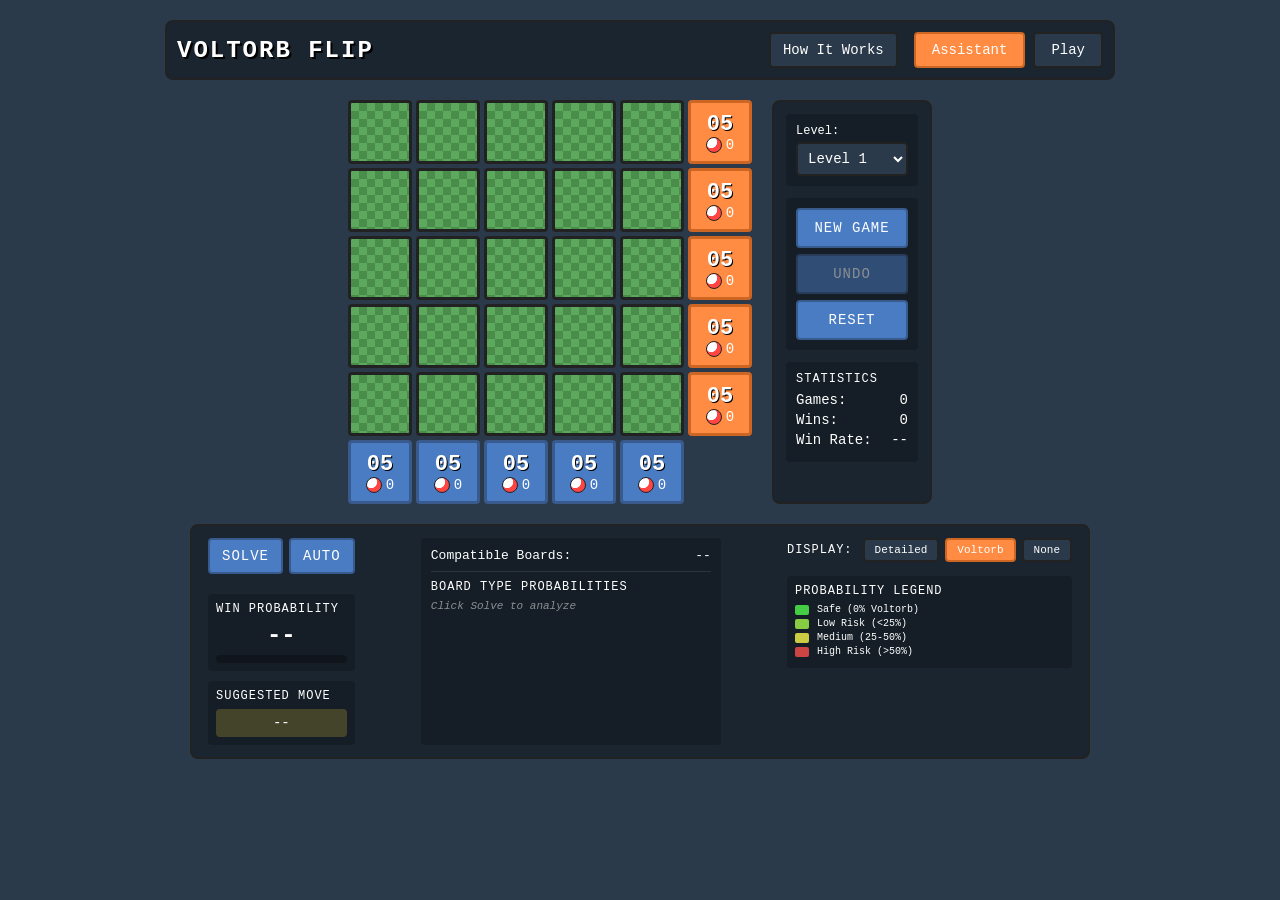
==== docs/index.html @ f0c2432b "Add "How the Solver Works" documentation page Create comprehensive algorithm documentation explainin" ====
<!DOCTYPE html>
<html lang="en">
<head>
    <meta charset="UTF-8">
    <meta name="viewport" content="width=device-width, initial-scale=1.0">
    <title>Voltorb Flip Solver</title>
    <link rel="stylesheet" href="css/style.css">
</head>
<body>
    <div class="container">
        <header>
            <h1>Voltorb Flip</h1>
            <div class="header-right">
                <a href="algorithm.html" class="header-link">How It Works</a>
                <div class="mode-toggle">
                    <button id="assistantModeBtn" class="mode-btn active">Assistant</button>
                    <button id="playModeBtn" class="mode-btn">Play</button>
                </div>
            </div>
        </header>

        <main>
            <div class="game-area">
                <!-- Game Board -->
                <div class="board-container">
                    <div class="board-grid">
                        <!-- 5x5 grid of tiles -->
                        <div class="tiles-area">
                            <!-- Tiles will be generated by JS -->
                        </div>

                        <!-- Column hints (bottom) -->
                        <div class="col-hints">
                            <!-- 5 column hint panels -->
                        </div>
                    </div>

                    <!-- Row hints (right side) -->
                    <div class="row-hints">
                        <!-- 5 row hint panels -->
                    </div>
                </div>

                <!-- Side Panel -->
                <div class="side-panel">
                    <div class="panel-section level-section">
                        <label for="levelSelect">Level:</label>
                        <select id="levelSelect">
                            <option value="1" selected>Level 1</option>
                            <option value="2">Level 2</option>
                            <option value="3">Level 3</option>
                            <option value="4">Level 4</option>
                            <option value="5">Level 5</option>
                            <option value="6">Level 6</option>
                            <option value="7">Level 7</option>
                            <option value="8">Level 8</option>
                        </select>
                    </div>

                    <div class="panel-section controls-section">
                        <button id="newGameAssistantBtn" class="control-btn">New Game</button>
                        <button id="undoBtn" class="control-btn" disabled>Undo</button>
                        <button id="resetBtn" class="control-btn">Reset</button>
                    </div>

                    <div class="panel-section selfplay-controls" style="display: none;">
                        <button id="selfPlayBtn" class="control-btn">Self-Play</button>
                        <div class="speed-control">
                            <label for="speedSlider">Speed:</label>
                            <input type="range" id="speedSlider" min="1" max="10" value="5">
                        </div>
                    </div>

                    <div class="panel-section stats-section">
                        <div class="stats-label">Statistics</div>
                        <div class="stats-row">
                            <span>Games:</span>
                            <span id="gamesPlayed">0</span>
                        </div>
                        <div class="stats-row">
                            <span>Wins:</span>
                            <span id="gamesWon">0</span>
                        </div>
                        <div class="stats-row">
                            <span>Win Rate:</span>
                            <span id="winRate">--</span>
                        </div>
                    </div>
                </div>
            </div>

            <!-- Solver Panel (below board) -->
            <div class="solver-panel">
                <div class="solver-panel-left">
                    <div class="solve-buttons">
                        <button id="solveBtn" class="control-btn solver-btn">Solve</button>
                        <button id="autoSolveBtn" class="control-btn solver-btn">Auto</button>
                    </div>

                    <div class="win-prob-section">
                        <div class="win-prob-label">Win Probability</div>
                        <div class="win-prob-value" id="winProbValue">--</div>
                        <div class="win-prob-bar">
                            <div class="win-prob-fill" id="winProbFill"></div>
                        </div>
                    </div>

                    <div class="suggestion-section">
                        <div class="suggestion-label">Suggested Move</div>
                        <div class="suggestion-value" id="suggestionValue">--</div>
                    </div>
                </div>

                <div class="solver-panel-center">
                    <div class="solver-info-row">
                        <span>Compatible Boards:</span>
                        <span id="compatibleCount">--</span>
                    </div>
                    <div class="board-types-container">
                        <div class="board-types-label">Board Type Probabilities</div>
                        <div class="board-types-list" id="boardTypesList">
                            <!-- Board type probabilities will be populated by JS -->
                        </div>
                    </div>
                </div>

                <div class="solver-panel-right">
                    <div class="prob-toggle">
                        <span class="prob-toggle-label">Display:</span>
                        <button id="probDetailedBtn" class="prob-toggle-btn">Detailed</button>
                        <button id="probVoltorbBtn" class="prob-toggle-btn active">Voltorb</button>
                        <button id="probNoneBtn" class="prob-toggle-btn">None</button>
                    </div>
                    <div class="legend-section" id="legendSection">
                        <div class="legend-title">Probability Legend</div>
                        <div class="legend-item">
                            <div class="legend-color safe"></div>
                            <span>Safe (0% Voltorb)</span>
                        </div>
                        <div class="legend-item">
                            <div class="legend-color low-risk"></div>
                            <span>Low Risk (&lt;25%)</span>
                        </div>
                        <div class="legend-item">
                            <div class="legend-color medium-risk"></div>
                            <span>Medium (25-50%)</span>
                        </div>
                        <div class="legend-item">
                            <div class="legend-color high-risk"></div>
                            <span>High Risk (&gt;50%)</span>
                        </div>
                    </div>
                </div>
            </div>
        </main>

        <!-- Tile Input Modal -->
        <div class="modal" id="tileModal" style="display: none;">
            <div class="modal-content">
                <div class="modal-title">Reveal Tile</div>
                <div class="modal-buttons">
                    <button class="tile-value-btn voltorb" data-value="0">
                        <div class="voltorb-icon"></div>
                    </button>
                    <button class="tile-value-btn one" data-value="1">1</button>
                    <button class="tile-value-btn two" data-value="2">2</button>
                    <button class="tile-value-btn three" data-value="3">3</button>
                </div>
                <button class="modal-cancel" id="modalCancel">Cancel</button>
            </div>
        </div>

        <!-- Hint Edit Modal -->
        <div class="modal" id="hintModal" style="display: none;">
            <div class="modal-content">
                <div class="modal-title">Edit Hint</div>
                <div class="hint-inputs">
                    <div class="hint-input-group">
                        <label>Sum:</label>
                        <input type="number" id="hintSum" min="0" max="15" value="0">
                    </div>
                    <div class="hint-input-group">
                        <label>Voltorbs:</label>
                        <input type="number" id="hintVoltorbs" min="0" max="5" value="0">
                    </div>
                </div>
                <div class="modal-actions">
                    <button class="modal-ok" id="hintOk">OK</button>
                    <button class="modal-cancel" id="hintCancel">Cancel</button>
                </div>
            </div>
        </div>

        <!-- Game Over Modal -->
        <div class="modal" id="gameOverModal" style="display: none;">
            <div class="modal-content game-over">
                <div class="modal-title" id="gameOverTitle">Game Over</div>
                <div class="game-over-message" id="gameOverMessage"></div>
                <button class="control-btn" id="gameOverOk">OK</button>
            </div>
        </div>
    </div>

    <script type="module" src="js/app.js"></script>
</body>
</html>
---- docs/css/style.css ----
/* Voltorb Flip - Pixel Art Style CSS */

:root {
    /* Colors */
    --bg-color: #2a3a4a;
    --panel-bg: #1a2530;
    --tile-covered-dark: #4a8c4a;
    --tile-covered-light: #5ca85c;
    --tile-revealed: #c4a66a;
    --tile-revealed-dark: #a08050;
    --tile-one: #ffffff;
    --tile-two: #ffd700;
    --tile-three: #ff6b6b;
    --voltorb-bg: #3a3a3a;
    --voltorb-red: #ff4444;
    --voltorb-white: #ffffff;
    --hint-orange: #ff8c42;
    --hint-orange-dark: #cc6622;
    --hint-blue: #4a7cc4;
    --hint-blue-dark: #385a8c;
    --text-color: #ffffff;
    --text-shadow: #000000;
    --safe-color: #44cc44;
    --low-risk-color: #88cc44;
    --medium-risk-color: #cccc44;
    --high-risk-color: #cc4444;
    --suggestion-color: #ffdd44;
    --border-color: #222;
    --modal-overlay: rgba(0, 0, 0, 0.7);
}

* {
    box-sizing: border-box;
    margin: 0;
    padding: 0;
}

body {
    font-family: 'Courier New', monospace;
    background: var(--bg-color);
    color: var(--text-color);
    min-height: 100vh;
    display: flex;
    justify-content: center;
    align-items: flex-start;
    padding: 20px;
}

.container {
    max-width: 950px;
    width: 100%;
}

/* Header */
header {
    display: flex;
    justify-content: space-between;
    align-items: center;
    margin-bottom: 20px;
    padding: 10px;
    background: var(--panel-bg);
    border-radius: 8px;
    border: 2px solid var(--border-color);
}

h1 {
    font-size: 24px;
    text-transform: uppercase;
    letter-spacing: 2px;
    text-shadow: 2px 2px 0 var(--text-shadow);
}

.header-right {
    display: flex;
    align-items: center;
    gap: 16px;
}

.header-link {
    color: var(--text-color);
    text-decoration: none;
    font-size: 14px;
    padding: 8px 12px;
    border: 2px solid var(--border-color);
    border-radius: 4px;
    background: var(--bg-color);
    transition: all 0.2s;
}

.header-link:hover {
    background: var(--hint-blue);
    border-color: var(--hint-blue-dark);
}

.mode-toggle {
    display: flex;
    gap: 8px;
}

.mode-btn {
    padding: 8px 16px;
    font-family: inherit;
    font-size: 14px;
    background: var(--bg-color);
    color: var(--text-color);
    border: 2px solid var(--border-color);
    border-radius: 4px;
    cursor: pointer;
    transition: all 0.2s;
}

.mode-btn:hover {
    background: var(--hint-blue);
}

.mode-btn.active {
    background: var(--hint-orange);
    border-color: var(--hint-orange-dark);
}

/* Main Game Area */
main {
    display: flex;
    flex-direction: column;
    align-items: center;
    gap: 20px;
}

.game-area {
    display: flex;
    gap: 20px;
    flex-wrap: wrap;
    justify-content: center;
}

/* Board Container */
.board-container {
    display: flex;
    gap: 4px;
}

.board-grid {
    display: flex;
    flex-direction: column;
    gap: 4px;
}

/* Tiles Area - 5x5 grid */
.tiles-area {
    display: grid;
    grid-template-columns: repeat(5, 64px);
    grid-template-rows: repeat(5, 64px);
    gap: 4px;
}

/* Individual Tile */
.tile {
    width: 64px;
    height: 64px;
    border: 3px solid var(--border-color);
    border-radius: 4px;
    cursor: pointer;
    position: relative;
    display: flex;
    justify-content: center;
    align-items: center;
    font-size: 28px;
    font-weight: bold;
    transition: transform 0.1s, box-shadow 0.1s;
    image-rendering: pixelated;
}

.tile:hover {
    transform: scale(1.05);
    box-shadow: 0 0 10px rgba(255, 255, 255, 0.3);
    z-index: 1;
}

.tile.suggested {
    box-shadow: 0 0 0 4px var(--suggestion-color), 0 0 15px var(--suggestion-color);
}

/* Covered tile - checkered pattern */
.tile.covered {
    background:
        linear-gradient(45deg, var(--tile-covered-dark) 25%, transparent 25%),
        linear-gradient(-45deg, var(--tile-covered-dark) 25%, transparent 25%),
        linear-gradient(45deg, transparent 75%, var(--tile-covered-dark) 75%),
        linear-gradient(-45deg, transparent 75%, var(--tile-covered-dark) 75%);
    background-size: 16px 16px;
    background-position: 0 0, 0 8px, 8px -8px, -8px 0px;
    background-color: var(--tile-covered-light);
}

/* Revealed tile */
.tile.revealed {
    background: linear-gradient(135deg, var(--tile-revealed) 0%, var(--tile-revealed-dark) 100%);
    text-shadow: 2px 2px 0 var(--text-shadow);
}

.tile.revealed.one {
    color: var(--tile-one);
}

.tile.revealed.two {
    color: var(--tile-two);
}

.tile.revealed.three {
    color: var(--tile-three);
}

/* Voltorb tile */
.tile.voltorb {
    background: var(--voltorb-bg);
}

.tile.voltorb::before {
    content: '';
    width: 44px;
    height: 44px;
    background: radial-gradient(circle at 30% 30%, var(--voltorb-white) 0%, var(--voltorb-white) 45%, var(--voltorb-red) 50%);
    border-radius: 50%;
    border: 2px solid var(--border-color);
}

.tile.voltorb::after {
    content: '';
    position: absolute;
    width: 8px;
    height: 14px;
    background: var(--voltorb-red);
    bottom: 38px;
    border-radius: 2px;
}

/* Probability overlay on covered tiles */
.tile .prob-overlay {
    position: absolute;
    bottom: 2px;
    left: 2px;
    right: 2px;
    height: 10px;
    background: rgba(0, 0, 0, 0.5);
    border-radius: 2px;
    overflow: hidden;
}

.tile .prob-bar {
    height: 100%;
    transition: width 0.3s, background-color 0.3s;
}

.tile .prob-bar.safe { background: var(--safe-color); }
.tile .prob-bar.low-risk { background: var(--low-risk-color); }
.tile .prob-bar.medium-risk { background: var(--medium-risk-color); }
.tile .prob-bar.high-risk { background: var(--high-risk-color); }

/* Probability text */
.tile .prob-text {
    position: absolute;
    top: 2px;
    right: 2px;
    font-size: 10px;
    background: rgba(0, 0, 0, 0.6);
    padding: 1px 3px;
    border-radius: 2px;
    display: none;
}

.tile.covered:hover .prob-text {
    display: block;
}

/* Column Hints */
.col-hints {
    display: grid;
    grid-template-columns: repeat(5, 64px);
    gap: 4px;
}

/* Row Hints */
.row-hints {
    display: flex;
    flex-direction: column;
    gap: 4px;
}

/* Hint Panel */
.hint-panel {
    width: 64px;
    height: 64px;
    background: var(--hint-orange);
    border: 3px solid var(--hint-orange-dark);
    border-radius: 4px;
    display: flex;
    flex-direction: column;
    justify-content: center;
    align-items: center;
    cursor: pointer;
    transition: transform 0.1s;
}

.hint-panel:hover {
    transform: scale(1.05);
}

.hint-panel.col-hint {
    background: var(--hint-blue);
    border-color: var(--hint-blue-dark);
}

.hint-sum {
    font-size: 22px;
    font-weight: bold;
    text-shadow: 1px 1px 0 var(--text-shadow);
}

.hint-voltorb {
    display: flex;
    align-items: center;
    gap: 4px;
    font-size: 14px;
}

.hint-voltorb-icon {
    width: 16px;
    height: 16px;
    background: radial-gradient(circle at 30% 30%, var(--voltorb-white) 0%, var(--voltorb-white) 40%, var(--voltorb-red) 45%);
    border-radius: 50%;
    border: 1px solid var(--border-color);
}

/* Side Panel */
.side-panel {
    width: 160px;
    background: var(--panel-bg);
    border: 2px solid var(--border-color);
    border-radius: 8px;
    padding: 12px;
    display: flex;
    flex-direction: column;
    gap: 12px;
}

/* Solver Panel (below board) */
.solver-panel {
    display: flex;
    gap: 20px;
    background: var(--panel-bg);
    border: 2px solid var(--border-color);
    border-radius: 8px;
    padding: 12px 16px;
    width: 100%;
    max-width: 900px;
    flex-wrap: wrap;
    justify-content: space-between;
}

.solver-panel-left {
    display: flex;
    flex-direction: column;
    gap: 10px;
    min-width: 140px;
}

.solver-panel-center {
    flex: 1;
    min-width: 200px;
    max-width: 300px;
    background: rgba(0, 0, 0, 0.2);
    padding: 10px;
    border-radius: 4px;
}

.solver-panel-right {
    display: flex;
    flex-direction: column;
    gap: 10px;
    min-width: 180px;
}

.solve-buttons {
    display: flex;
    gap: 6px;
    margin-bottom: 10px;
}

.solve-buttons .control-btn {
    flex: 1;
    width: auto;
    padding: 8px 12px;
    margin-bottom: 0;
    box-sizing: border-box;
}

.control-btn.solver-btn.active {
    background: var(--hint-orange);
    border-color: var(--hint-orange-dark);
}

/* Probability Toggle */
.prob-toggle {
    display: flex;
    align-items: center;
    gap: 6px;
    flex-wrap: wrap;
}

.prob-toggle-label {
    font-size: 12px;
    text-transform: uppercase;
    letter-spacing: 1px;
    margin-right: 4px;
}

.prob-toggle-btn {
    padding: 4px 10px;
    font-family: inherit;
    font-size: 11px;
    background: var(--bg-color);
    color: var(--text-color);
    border: 2px solid var(--border-color);
    border-radius: 4px;
    cursor: pointer;
    transition: all 0.2s;
}

.prob-toggle-btn:hover {
    background: var(--hint-blue);
}

.prob-toggle-btn.active {
    background: var(--hint-orange);
    border-color: var(--hint-orange-dark);
}

/* Detailed probability overlay */
.tile .prob-detailed {
    position: absolute;
    top: 2px;
    left: 2px;
    right: 2px;
    bottom: 14px;
    background: rgba(0, 0, 0, 0.7);
    border-radius: 3px;
    display: flex;
    flex-direction: column;
    justify-content: center;
    align-items: flex-start;
    padding: 2px 4px;
    font-size: 9px;
    line-height: 1.3;
}

.tile .prob-detailed .prob-row {
    display: flex;
    justify-content: space-between;
    width: 100%;
}

.tile .prob-detailed .prob-label {
    color: rgba(255, 255, 255, 0.7);
}

.tile .prob-detailed .prob-value {
    color: #fff;
    font-weight: bold;
}

.tile .prob-detailed .prob-row.voltorb .prob-value {
    color: var(--high-risk-color);
}

.panel-section {
    background: rgba(0, 0, 0, 0.2);
    padding: 10px;
    border-radius: 4px;
}

.panel-section label {
    font-size: 12px;
    display: block;
    margin-bottom: 4px;
}

#levelSelect {
    width: 100%;
    padding: 6px;
    font-family: inherit;
    font-size: 14px;
    background: var(--bg-color);
    color: var(--text-color);
    border: 2px solid var(--border-color);
    border-radius: 4px;
}

/* Win Probability */
.win-prob-label, .suggestion-label, .stats-label, .legend-title {
    font-size: 12px;
    margin-bottom: 6px;
    text-transform: uppercase;
    letter-spacing: 1px;
}

.win-prob-section {
    background: rgba(0, 0, 0, 0.2);
    padding: 8px;
    border-radius: 4px;
}

.win-prob-value {
    font-size: 24px;
    font-weight: bold;
    text-align: center;
    margin-bottom: 6px;
}

.win-prob-bar {
    height: 8px;
    background: rgba(0, 0, 0, 0.3);
    border-radius: 4px;
    overflow: hidden;
}

.win-prob-fill {
    height: 100%;
    background: linear-gradient(90deg, var(--high-risk-color), var(--medium-risk-color), var(--safe-color));
    transition: width 0.3s;
    width: 0%;
}

/* Suggestion */
.suggestion-section {
    background: rgba(0, 0, 0, 0.2);
    padding: 8px;
    border-radius: 4px;
}

.suggestion-value {
    font-size: 14px;
    text-align: center;
    padding: 6px;
    background: rgba(255, 221, 68, 0.2);
    border-radius: 4px;
}

/* Controls */
.control-btn {
    width: 100%;
    padding: 10px;
    margin-bottom: 6px;
    font-family: inherit;
    font-size: 14px;
    background: var(--hint-blue);
    color: var(--text-color);
    border: 2px solid var(--hint-blue-dark);
    border-radius: 4px;
    cursor: pointer;
    text-transform: uppercase;
    letter-spacing: 1px;
    transition: all 0.2s;
}

.control-btn:last-child {
    margin-bottom: 0;
}

.control-btn:hover:not(:disabled) {
    background: var(--hint-orange);
    border-color: var(--hint-orange-dark);
}

.control-btn:disabled {
    opacity: 0.5;
    cursor: not-allowed;
}

/* Speed Control */
.speed-control {
    margin-top: 8px;
}

.speed-control label {
    display: block;
    font-size: 12px;
    margin-bottom: 4px;
}

#speedSlider {
    width: 100%;
}

/* Solver Info */
.solver-info-label, .board-types-label {
    font-size: 12px;
    margin-bottom: 6px;
    text-transform: uppercase;
    letter-spacing: 1px;
}

.solver-info-row {
    display: flex;
    justify-content: space-between;
    font-size: 13px;
    margin-bottom: 8px;
}

.board-types-container {
    margin-top: 8px;
    padding-top: 8px;
    border-top: 1px solid rgba(255, 255, 255, 0.1);
}

.board-types-list {
    max-height: 150px;
    overflow-y: auto;
    font-size: 11px;
}

.board-type-row {
    display: flex;
    align-items: center;
    margin-bottom: 3px;
    gap: 6px;
}

.board-type-index {
    width: 24px;
    color: rgba(255, 255, 255, 0.6);
}

.board-type-bar-container {
    flex: 1;
    height: 12px;
    background: rgba(0, 0, 0, 0.3);
    border-radius: 2px;
    overflow: hidden;
}

.board-type-bar {
    height: 100%;
    background: var(--hint-blue);
    transition: width 0.3s;
}

.board-type-percent {
    width: 42px;
    text-align: right;
    color: rgba(255, 255, 255, 0.8);
}

/* Stats */
.stats-row {
    display: flex;
    justify-content: space-between;
    font-size: 14px;
    margin-bottom: 4px;
}

/* Legend */
.legend-section {
    background: rgba(0, 0, 0, 0.2);
    padding: 8px;
    border-radius: 4px;
    margin-top: 4px;
}

.legend-section.hidden {
    display: none;
}

.legend-item {
    display: flex;
    align-items: center;
    gap: 8px;
    font-size: 10px;
    margin-bottom: 3px;
}

.legend-color {
    width: 14px;
    height: 10px;
    border-radius: 2px;
}

.legend-color.safe { background: var(--safe-color); }
.legend-color.low-risk { background: var(--low-risk-color); }
.legend-color.medium-risk { background: var(--medium-risk-color); }
.legend-color.high-risk { background: var(--high-risk-color); }

/* Modals */
.modal {
    position: fixed;
    top: 0;
    left: 0;
    width: 100%;
    height: 100%;
    background: var(--modal-overlay);
    display: flex;
    justify-content: center;
    align-items: center;
    z-index: 100;
}

.modal-content {
    background: var(--panel-bg);
    border: 3px solid var(--border-color);
    border-radius: 8px;
    padding: 20px;
    text-align: center;
    min-width: 250px;
}

.modal-title {
    font-size: 18px;
    font-weight: bold;
    margin-bottom: 16px;
    text-transform: uppercase;
    letter-spacing: 1px;
}

/* Tile value buttons in modal */
.modal-buttons {
    display: flex;
    gap: 10px;
    justify-content: center;
    margin-bottom: 16px;
}

.tile-value-btn {
    width: 56px;
    height: 56px;
    border: 3px solid var(--border-color);
    border-radius: 4px;
    cursor: pointer;
    font-size: 24px;
    font-weight: bold;
    font-family: inherit;
    transition: transform 0.1s;
    display: flex;
    justify-content: center;
    align-items: center;
}

.tile-value-btn:hover {
    transform: scale(1.1);
}

.tile-value-btn.voltorb {
    background: var(--voltorb-bg);
}

.tile-value-btn.voltorb .voltorb-icon {
    width: 36px;
    height: 36px;
    background: radial-gradient(circle at 30% 30%, var(--voltorb-white) 0%, var(--voltorb-white) 40%, var(--voltorb-red) 45%);
    border-radius: 50%;
    border: 2px solid var(--border-color);
}

.tile-value-btn.one {
    background: var(--tile-revealed);
    color: var(--tile-one);
}

.tile-value-btn.two {
    background: var(--tile-revealed);
    color: var(--tile-two);
}

.tile-value-btn.three {
    background: var(--tile-revealed);
    color: var(--tile-three);
}

.modal-cancel, .modal-ok {
    padding: 8px 20px;
    font-family: inherit;
    font-size: 14px;
    background: var(--bg-color);
    color: var(--text-color);
    border: 2px solid var(--border-color);
    border-radius: 4px;
    cursor: pointer;
    margin: 4px;
}

.modal-ok {
    background: var(--safe-color);
    border-color: #339933;
}

.modal-cancel:hover {
    background: var(--high-risk-color);
}

.modal-ok:hover {
    background: #55dd55;
}

/* Hint Edit Modal */
.hint-inputs {
    display: flex;
    flex-direction: column;
    gap: 12px;
    margin-bottom: 16px;
}

.hint-input-group {
    display: flex;
    justify-content: space-between;
    align-items: center;
}

.hint-input-group label {
    font-size: 14px;
}

.hint-input-group input {
    width: 60px;
    padding: 6px;
    font-family: inherit;
    font-size: 16px;
    text-align: center;
    background: var(--bg-color);
    color: var(--text-color);
    border: 2px solid var(--border-color);
    border-radius: 4px;
}

.modal-actions {
    display: flex;
    justify-content: center;
    gap: 10px;
}

/* Game Over Modal */
.modal-content.game-over {
    min-width: 300px;
}

.game-over-message {
    font-size: 16px;
    margin-bottom: 16px;
    padding: 10px;
}

/* Self-play animation */
@keyframes reveal-pulse {
    0% { transform: scale(1); }
    50% { transform: scale(1.1); }
    100% { transform: scale(1); }
}

.tile.revealing {
    animation: reveal-pulse 0.3s ease-in-out;
}

/* Responsive */
@media (max-width: 700px) {
    .game-area {
        flex-direction: column;
        align-items: center;
    }

    .side-panel {
        width: 100%;
        max-width: 340px;
    }

    .solver-panel {
        flex-direction: column;
        align-items: stretch;
    }

    .solver-panel-left,
    .solver-panel-center,
    .solver-panel-right {
        min-width: 100%;
        max-width: 100%;
    }

    .tiles-area {
        grid-template-columns: repeat(5, 52px);
        grid-template-rows: repeat(5, 52px);
    }

    .col-hints {
        grid-template-columns: repeat(5, 52px);
    }

    .tile, .hint-panel {
        width: 52px;
        height: 52px;
    }

    .tile {
        font-size: 22px;
    }

    .hint-sum {
        font-size: 18px;
    }
}

@media (max-width: 400px) {
    .tiles-area {
        grid-template-columns: repeat(5, 44px);
        grid-template-rows: repeat(5, 44px);
    }

    .col-hints {
        grid-template-columns: repeat(5, 44px);
    }

    .tile, .hint-panel {
        width: 44px;
        height: 44px;
    }

    .tile {
        font-size: 18px;
    }

    .hint-sum {
        font-size: 16px;
    }

    .hint-voltorb {
        font-size: 12px;
    }

    .hint-voltorb-icon {
        width: 12px;
        height: 12px;
    }
}
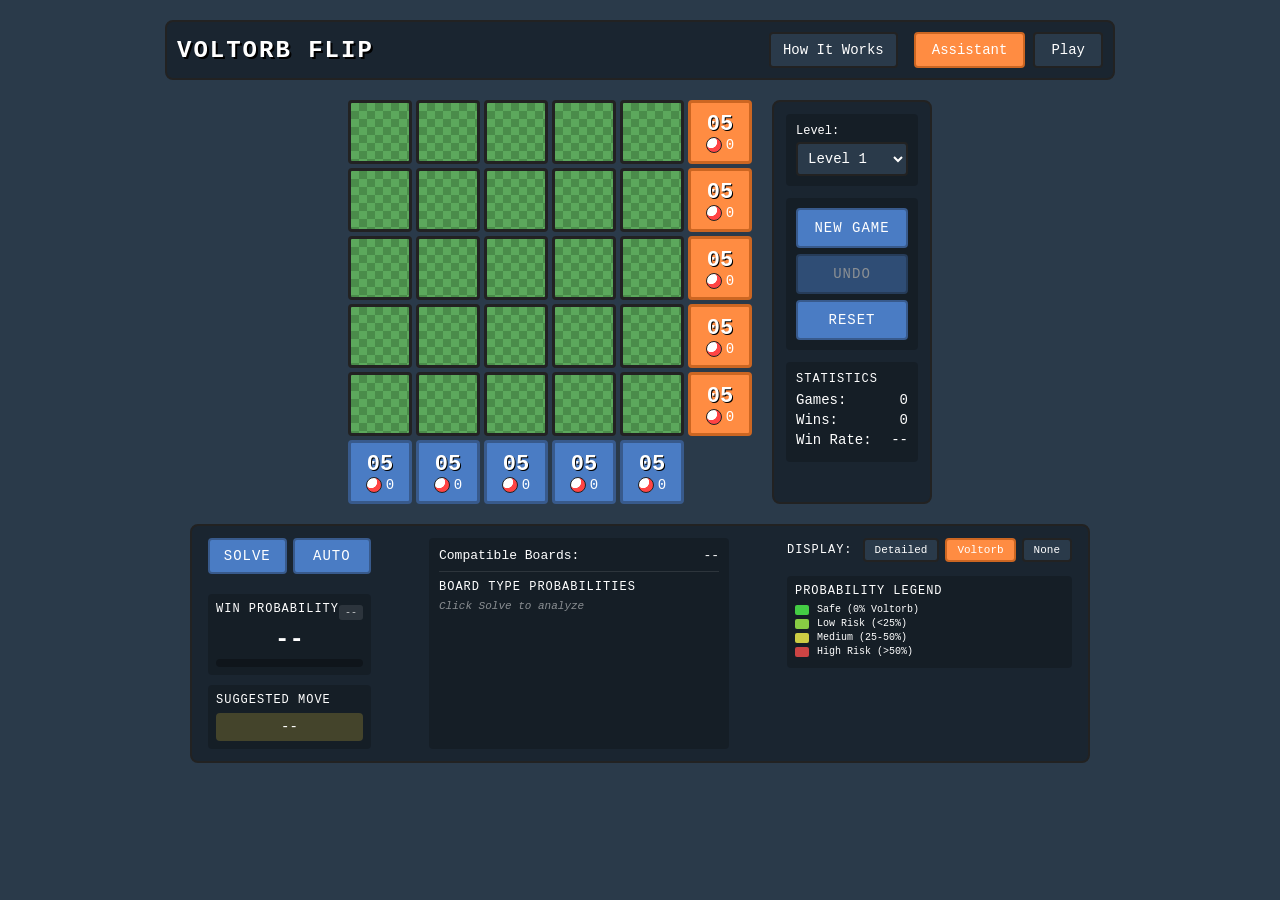
==== commit 5e7f1ec0: "Implement optimal solver with iterative deepening Replace greedy heuristic with provably optimal min" ====
--- a/docs/index.html
+++ b/docs/index.html
@@ -98,7 +98,10 @@
                     </div>
 
                     <div class="win-prob-section">
-                        <div class="win-prob-label">Win Probability</div>
+                        <div class="win-prob-header">
+                            <div class="win-prob-label">Win Probability</div>
+                            <div class="solver-status" id="solverStatus">--</div>
+                        </div>
                         <div class="win-prob-value" id="winProbValue">--</div>
                         <div class="win-prob-bar">
                             <div class="win-prob-fill" id="winProbFill"></div>
--- a/docs/css/style.css
+++ b/docs/css/style.css
@@ -509,6 +509,32 @@
     border-radius: 4px;
 }
 
+.win-prob-header {
+    display: flex;
+    justify-content: space-between;
+    align-items: center;
+    margin-bottom: 4px;
+}
+
+.solver-status {
+    font-size: 10px;
+    padding: 2px 6px;
+    border-radius: 3px;
+    background: rgba(255, 255, 255, 0.1);
+    color: rgba(255, 255, 255, 0.7);
+}
+
+.solver-status.exact {
+    background: var(--safe-color);
+    color: #000;
+    font-weight: bold;
+}
+
+.solver-status.approximate {
+    background: var(--medium-risk-color);
+    color: #000;
+}
+
 .win-prob-value {
     font-size: 24px;
     font-weight: bold;
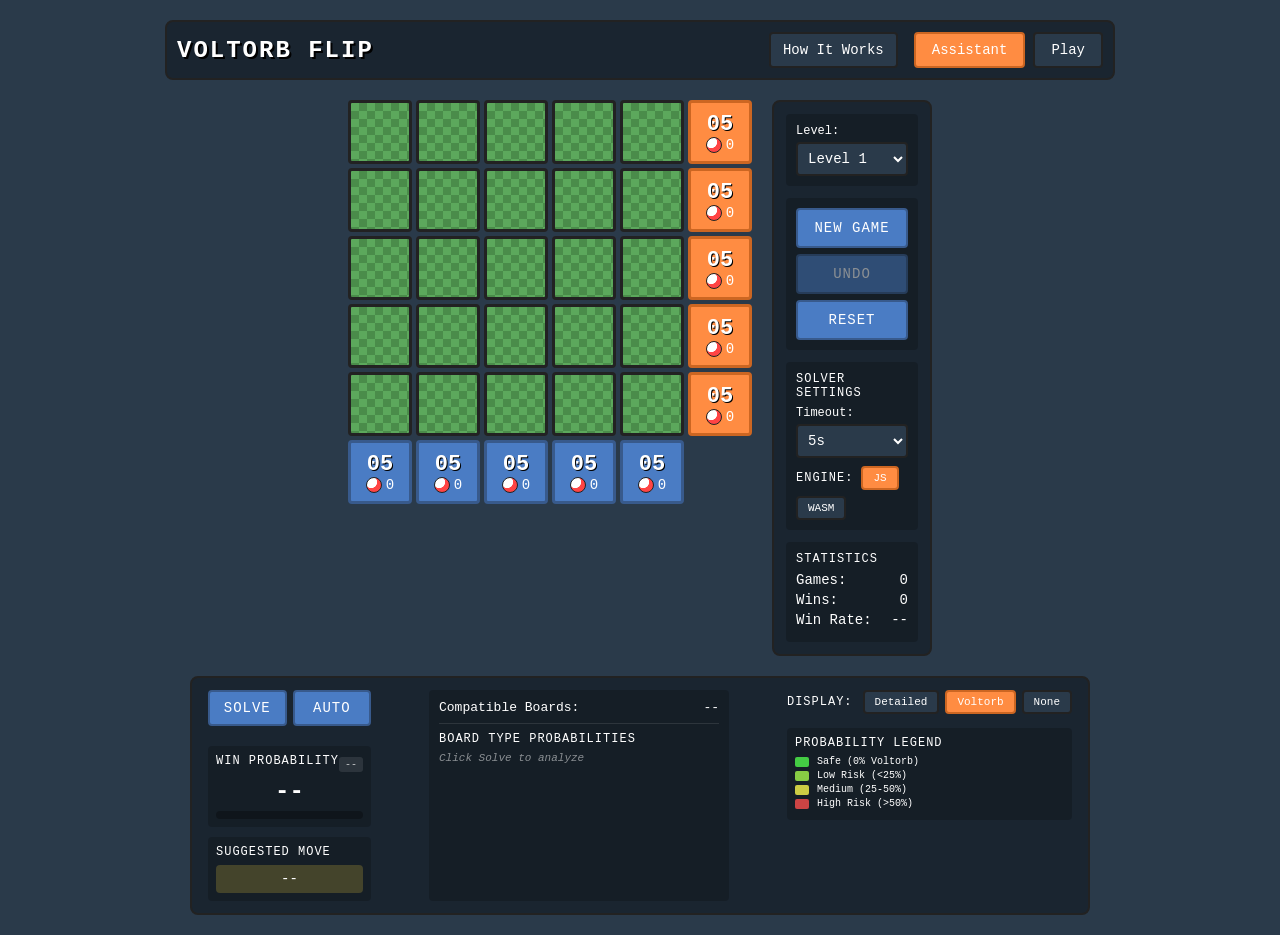
==== commit 6f64b5e5: "Move solver to Web Worker, add timeout config, WASM support Phase 1: Move the JS solver from the mai" ====
--- a/docs/index.html
+++ b/docs/index.html
@@ -63,6 +63,25 @@
                         <button id="resetBtn" class="control-btn">Reset</button>
                     </div>
 
+                    <div class="panel-section solver-settings-section">
+                        <div class="settings-label">Solver Settings</div>
+                        <label for="timeoutSelect">Timeout:</label>
+                        <select id="timeoutSelect">
+                            <option value="2000">2s</option>
+                            <option value="5000" selected>5s</option>
+                            <option value="15000">15s</option>
+                            <option value="30000">30s</option>
+                            <option value="60000">60s</option>
+                            <option value="600000">No limit</option>
+                        </select>
+                        <div class="backend-toggle">
+                            <span class="settings-label">Engine:</span>
+                            <button id="jsBackendBtn" class="prob-toggle-btn active">JS</button>
+                            <button id="wasmBackendBtn" class="prob-toggle-btn">WASM</button>
+                            <span id="wasmStatus" class="wasm-status"></span>
+                        </div>
+                    </div>
+
                     <div class="panel-section selfplay-controls" style="display: none;">
                         <button id="selfPlayBtn" class="control-btn">Self-Play</button>
                         <div class="speed-control">
--- a/docs/css/style.css
+++ b/docs/css/style.css
@@ -272,6 +272,17 @@
     display: block;
 }
 
+.tile .prob-text .voltorb-icon {
+    display: inline-block;
+    width: 10px;
+    height: 10px;
+    background: radial-gradient(circle at 30% 30%, var(--voltorb-white) 0%, var(--voltorb-white) 45%, var(--voltorb-red) 50%);
+    border-radius: 50%;
+    border: 1px solid var(--border-color);
+    vertical-align: middle;
+    margin-right: 2px;
+}
+
 /* Column Hints */
 .col-hints {
     display: grid;
@@ -484,7 +495,7 @@
     margin-bottom: 4px;
 }
 
-#levelSelect {
+#levelSelect, #timeoutSelect {
     width: 100%;
     padding: 6px;
     font-family: inherit;
@@ -493,6 +504,47 @@
     color: var(--text-color);
     border: 2px solid var(--border-color);
     border-radius: 4px;
+}
+
+.settings-label {
+    font-size: 12px;
+    text-transform: uppercase;
+    letter-spacing: 1px;
+    margin-bottom: 6px;
+}
+
+.backend-toggle {
+    display: flex;
+    align-items: center;
+    gap: 6px;
+    margin-top: 8px;
+    flex-wrap: wrap;
+}
+
+.backend-toggle .settings-label {
+    margin-bottom: 0;
+    margin-right: 2px;
+}
+
+.wasm-status {
+    font-size: 10px;
+    padding: 2px 6px;
+    border-radius: 3px;
+}
+
+.wasm-status.loading {
+    background: var(--medium-risk-color);
+    color: #000;
+}
+
+.wasm-status.ready {
+    background: var(--safe-color);
+    color: #000;
+}
+
+.wasm-status.error {
+    background: var(--high-risk-color);
+    color: #fff;
 }
 
 /* Win Probability */
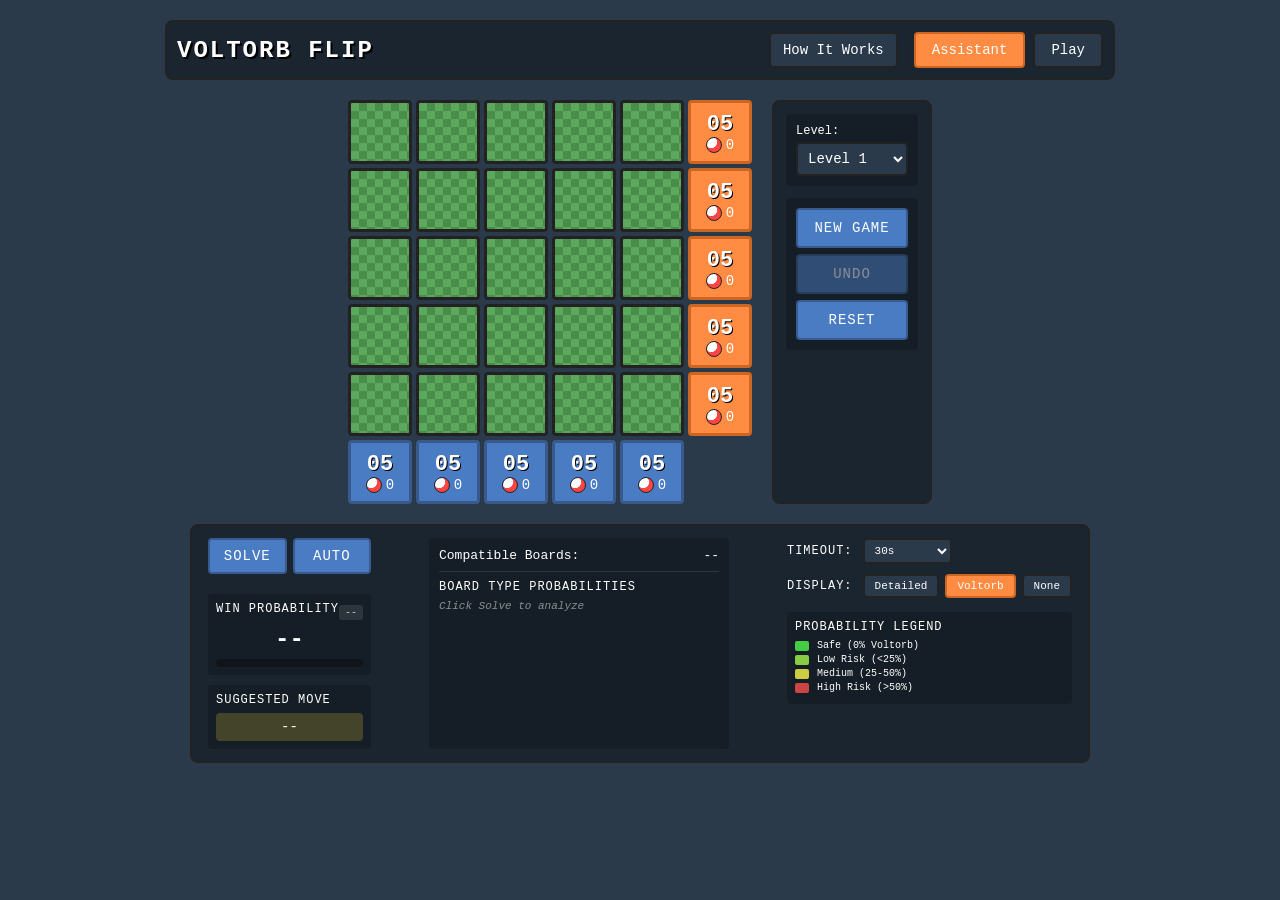
==== commit 9fa57bee: "UI cleanup: hide WASM toggle, default 30s timeout, remove stats, move solver settings - Hide WASM ba" ====
--- a/docs/index.html
+++ b/docs/index.html
@@ -63,25 +63,6 @@
                         <button id="resetBtn" class="control-btn">Reset</button>
                     </div>
 
-                    <div class="panel-section solver-settings-section">
-                        <div class="settings-label">Solver Settings</div>
-                        <label for="timeoutSelect">Timeout:</label>
-                        <select id="timeoutSelect">
-                            <option value="2000">2s</option>
-                            <option value="5000" selected>5s</option>
-                            <option value="15000">15s</option>
-                            <option value="30000">30s</option>
-                            <option value="60000">60s</option>
-                            <option value="600000">No limit</option>
-                        </select>
-                        <div class="backend-toggle">
-                            <span class="settings-label">Engine:</span>
-                            <button id="jsBackendBtn" class="prob-toggle-btn active">JS</button>
-                            <button id="wasmBackendBtn" class="prob-toggle-btn">WASM</button>
-                            <span id="wasmStatus" class="wasm-status"></span>
-                        </div>
-                    </div>
-
                     <div class="panel-section selfplay-controls" style="display: none;">
                         <button id="selfPlayBtn" class="control-btn">Self-Play</button>
                         <div class="speed-control">
@@ -90,21 +71,6 @@
                         </div>
                     </div>
 
-                    <div class="panel-section stats-section">
-                        <div class="stats-label">Statistics</div>
-                        <div class="stats-row">
-                            <span>Games:</span>
-                            <span id="gamesPlayed">0</span>
-                        </div>
-                        <div class="stats-row">
-                            <span>Wins:</span>
-                            <span id="gamesWon">0</span>
-                        </div>
-                        <div class="stats-row">
-                            <span>Win Rate:</span>
-                            <span id="winRate">--</span>
-                        </div>
-                    </div>
                 </div>
             </div>
 
@@ -147,6 +113,23 @@
                 </div>
 
                 <div class="solver-panel-right">
+                    <div class="solver-settings-row">
+                        <span class="prob-toggle-label">Timeout:</span>
+                        <select id="timeoutSelect">
+                            <option value="2000">2s</option>
+                            <option value="5000">5s</option>
+                            <option value="15000">15s</option>
+                            <option value="30000" selected>30s</option>
+                            <option value="60000">60s</option>
+                            <option value="600000">No limit</option>
+                        </select>
+                    </div>
+                    <div class="backend-toggle" style="display: none;">
+                        <span class="prob-toggle-label">Engine:</span>
+                        <button id="jsBackendBtn" class="prob-toggle-btn active">JS</button>
+                        <button id="wasmBackendBtn" class="prob-toggle-btn">WASM</button>
+                        <span id="wasmStatus" class="wasm-status"></span>
+                    </div>
                     <div class="prob-toggle">
                         <span class="prob-toggle-label">Display:</span>
                         <button id="probDetailedBtn" class="prob-toggle-btn">Detailed</button>
--- a/docs/css/style.css
+++ b/docs/css/style.css
@@ -495,7 +495,7 @@
     margin-bottom: 4px;
 }
 
-#levelSelect, #timeoutSelect {
+#levelSelect {
     width: 100%;
     padding: 6px;
     font-family: inherit;
@@ -506,24 +506,27 @@
     border-radius: 4px;
 }
 
-.settings-label {
-    font-size: 12px;
-    text-transform: uppercase;
-    letter-spacing: 1px;
-    margin-bottom: 6px;
+#timeoutSelect {
+    padding: 4px 6px;
+    font-family: inherit;
+    font-size: 11px;
+    background: var(--bg-color);
+    color: var(--text-color);
+    border: 2px solid var(--border-color);
+    border-radius: 4px;
+}
+
+.solver-settings-row {
+    display: flex;
+    align-items: center;
+    gap: 6px;
 }
 
 .backend-toggle {
     display: flex;
     align-items: center;
     gap: 6px;
-    margin-top: 8px;
     flex-wrap: wrap;
-}
-
-.backend-toggle .settings-label {
-    margin-bottom: 0;
-    margin-right: 2px;
 }
 
 .wasm-status {
@@ -548,7 +551,7 @@
 }
 
 /* Win Probability */
-.win-prob-label, .suggestion-label, .stats-label, .legend-title {
+.win-prob-label, .suggestion-label, .legend-title {
     font-size: 12px;
     margin-bottom: 6px;
     text-transform: uppercase;
@@ -728,13 +731,6 @@
     color: rgba(255, 255, 255, 0.8);
 }
 
-/* Stats */
-.stats-row {
-    display: flex;
-    justify-content: space-between;
-    font-size: 14px;
-    margin-bottom: 4px;
-}
 
 /* Legend */
 .legend-section {
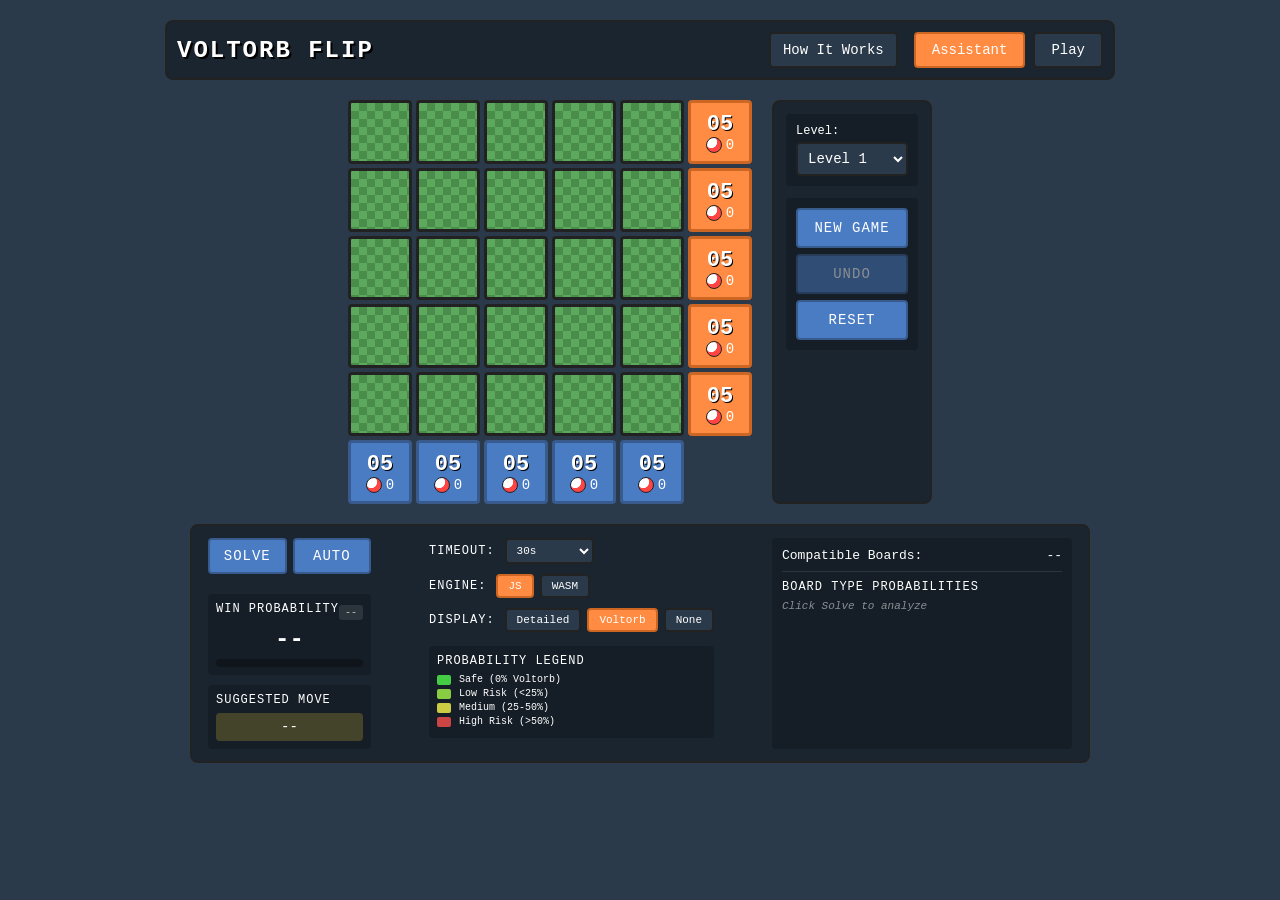
==== commit 416f3baf: "Show WASM engine toggle, swap solver panel center/right columns Re-enable the WASM/JS engine toggle " ====
--- a/docs/index.html
+++ b/docs/index.html
@@ -100,19 +100,6 @@
                 </div>
 
                 <div class="solver-panel-center">
-                    <div class="solver-info-row">
-                        <span>Compatible Boards:</span>
-                        <span id="compatibleCount">--</span>
-                    </div>
-                    <div class="board-types-container">
-                        <div class="board-types-label">Board Type Probabilities</div>
-                        <div class="board-types-list" id="boardTypesList">
-                            <!-- Board type probabilities will be populated by JS -->
-                        </div>
-                    </div>
-                </div>
-
-                <div class="solver-panel-right">
                     <div class="solver-settings-row">
                         <span class="prob-toggle-label">Timeout:</span>
                         <select id="timeoutSelect">
@@ -124,7 +111,7 @@
                             <option value="600000">No limit</option>
                         </select>
                     </div>
-                    <div class="backend-toggle" style="display: none;">
+                    <div class="backend-toggle">
                         <span class="prob-toggle-label">Engine:</span>
                         <button id="jsBackendBtn" class="prob-toggle-btn active">JS</button>
                         <button id="wasmBackendBtn" class="prob-toggle-btn">WASM</button>
@@ -153,6 +140,19 @@
                         <div class="legend-item">
                             <div class="legend-color high-risk"></div>
                             <span>High Risk (&gt;50%)</span>
+                        </div>
+                    </div>
+                </div>
+
+                <div class="solver-panel-right">
+                    <div class="solver-info-row">
+                        <span>Compatible Boards:</span>
+                        <span id="compatibleCount">--</span>
+                    </div>
+                    <div class="board-types-container">
+                        <div class="board-types-label">Board Type Probabilities</div>
+                        <div class="board-types-list" id="boardTypesList">
+                            <!-- Board type probabilities will be populated by JS -->
                         </div>
                     </div>
                 </div>
--- a/docs/css/style.css
+++ b/docs/css/style.css
@@ -376,19 +376,19 @@
 }
 
 .solver-panel-center {
+    display: flex;
+    flex-direction: column;
+    gap: 10px;
+    min-width: 180px;
+}
+
+.solver-panel-right {
     flex: 1;
     min-width: 200px;
     max-width: 300px;
     background: rgba(0, 0, 0, 0.2);
     padding: 10px;
     border-radius: 4px;
-}
-
-.solver-panel-right {
-    display: flex;
-    flex-direction: column;
-    gap: 10px;
-    min-width: 180px;
 }
 
 .solve-buttons {
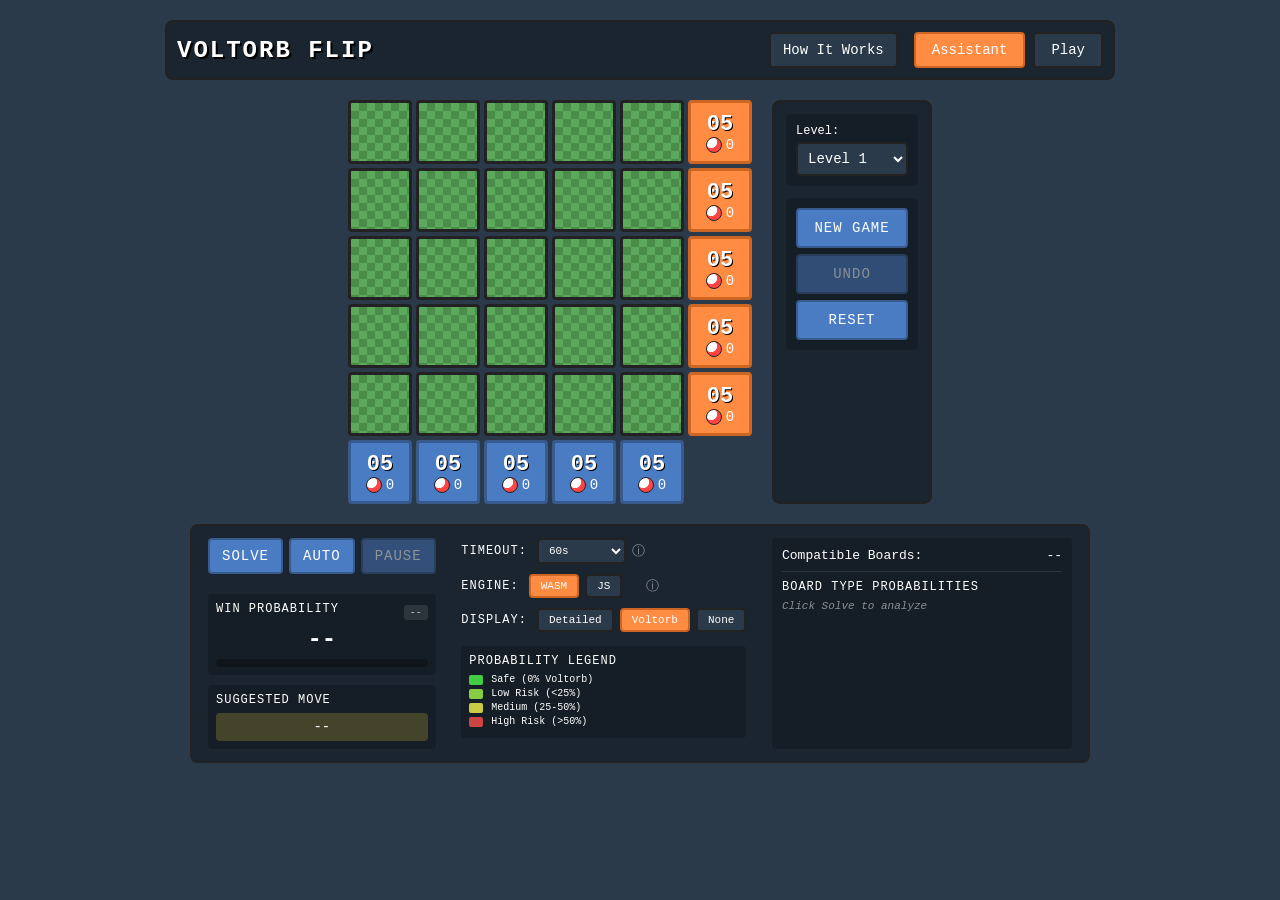
==== commit 6ecab15c: "GUI improvements: WASM default, pause button, search status, tooltips - Fix 100% Voltorb bar visual " ====
--- a/docs/index.html
+++ b/docs/index.html
@@ -80,6 +80,7 @@
                     <div class="solve-buttons">
                         <button id="solveBtn" class="control-btn solver-btn">Solve</button>
                         <button id="autoSolveBtn" class="control-btn solver-btn">Auto</button>
+                        <button id="pauseBtn" class="control-btn solver-btn" disabled>Pause</button>
                     </div>
 
                     <div class="win-prob-section">
@@ -103,19 +104,21 @@
                     <div class="solver-settings-row">
                         <span class="prob-toggle-label">Timeout:</span>
                         <select id="timeoutSelect">
-                            <option value="2000">2s</option>
                             <option value="5000">5s</option>
-                            <option value="15000">15s</option>
-                            <option value="30000" selected>30s</option>
-                            <option value="60000">60s</option>
+                            <option value="10000">10s</option>
+                            <option value="30000">30s</option>
+                            <option value="60000" selected>60s</option>
+                            <option value="120000">120s</option>
                             <option value="600000">No limit</option>
                         </select>
+                        <span class="info-tooltip" data-tooltip="Maximum time the solver will search. Longer timeouts may find better moves on complex boards.">&#9432;</span>
                     </div>
                     <div class="backend-toggle">
                         <span class="prob-toggle-label">Engine:</span>
-                        <button id="jsBackendBtn" class="prob-toggle-btn active">JS</button>
-                        <button id="wasmBackendBtn" class="prob-toggle-btn">WASM</button>
+                        <button id="wasmBackendBtn" class="prob-toggle-btn active">WASM</button>
+                        <button id="jsBackendBtn" class="prob-toggle-btn">JS</button>
                         <span id="wasmStatus" class="wasm-status"></span>
+                        <span class="info-tooltip" data-tooltip="WASM compiles the C++ solver to run in your browser at near-native speed. JS is a pure JavaScript implementation. WASM is faster for most boards.">&#9432;</span>
                     </div>
                     <div class="prob-toggle">
                         <span class="prob-toggle-label">Display:</span>
--- a/docs/css/style.css
+++ b/docs/css/style.css
@@ -550,6 +550,59 @@
     color: #fff;
 }
 
+/* Info tooltips */
+.info-tooltip {
+    position: relative;
+    cursor: help;
+    font-size: 13px;
+    color: rgba(255, 255, 255, 0.5);
+    line-height: 1;
+}
+
+.info-tooltip:hover {
+    color: rgba(255, 255, 255, 0.9);
+}
+
+.info-tooltip::after {
+    content: attr(data-tooltip);
+    position: absolute;
+    bottom: calc(100% + 8px);
+    left: 50%;
+    transform: translateX(-50%);
+    width: 220px;
+    padding: 8px 10px;
+    background: var(--panel-bg);
+    border: 2px solid var(--border-color);
+    border-radius: 4px;
+    font-size: 11px;
+    line-height: 1.4;
+    color: var(--text-color);
+    white-space: normal;
+    pointer-events: none;
+    opacity: 0;
+    transition: opacity 0.15s;
+    z-index: 10;
+}
+
+.info-tooltip::before {
+    content: '';
+    position: absolute;
+    bottom: calc(100% + 2px);
+    left: 50%;
+    transform: translateX(-50%);
+    border: 6px solid transparent;
+    border-top-color: var(--border-color);
+    pointer-events: none;
+    opacity: 0;
+    transition: opacity 0.15s;
+    z-index: 10;
+}
+
+.info-tooltip:hover::after,
+.info-tooltip:hover::before {
+    opacity: 1;
+}
+
 /* Win Probability */
 .win-prob-label, .suggestion-label, .legend-title {
     font-size: 12px;
@@ -588,6 +641,18 @@
 .solver-status.approximate {
     background: var(--medium-risk-color);
     color: #000;
+}
+
+.solver-status.searching {
+    background: var(--medium-risk-color);
+    color: #000;
+    animation: solver-pulse 1.2s ease-in-out infinite;
+}
+
+@keyframes solver-pulse {
+    0% { opacity: 1; }
+    50% { opacity: 0.5; }
+    100% { opacity: 1; }
 }
 
 .win-prob-value {
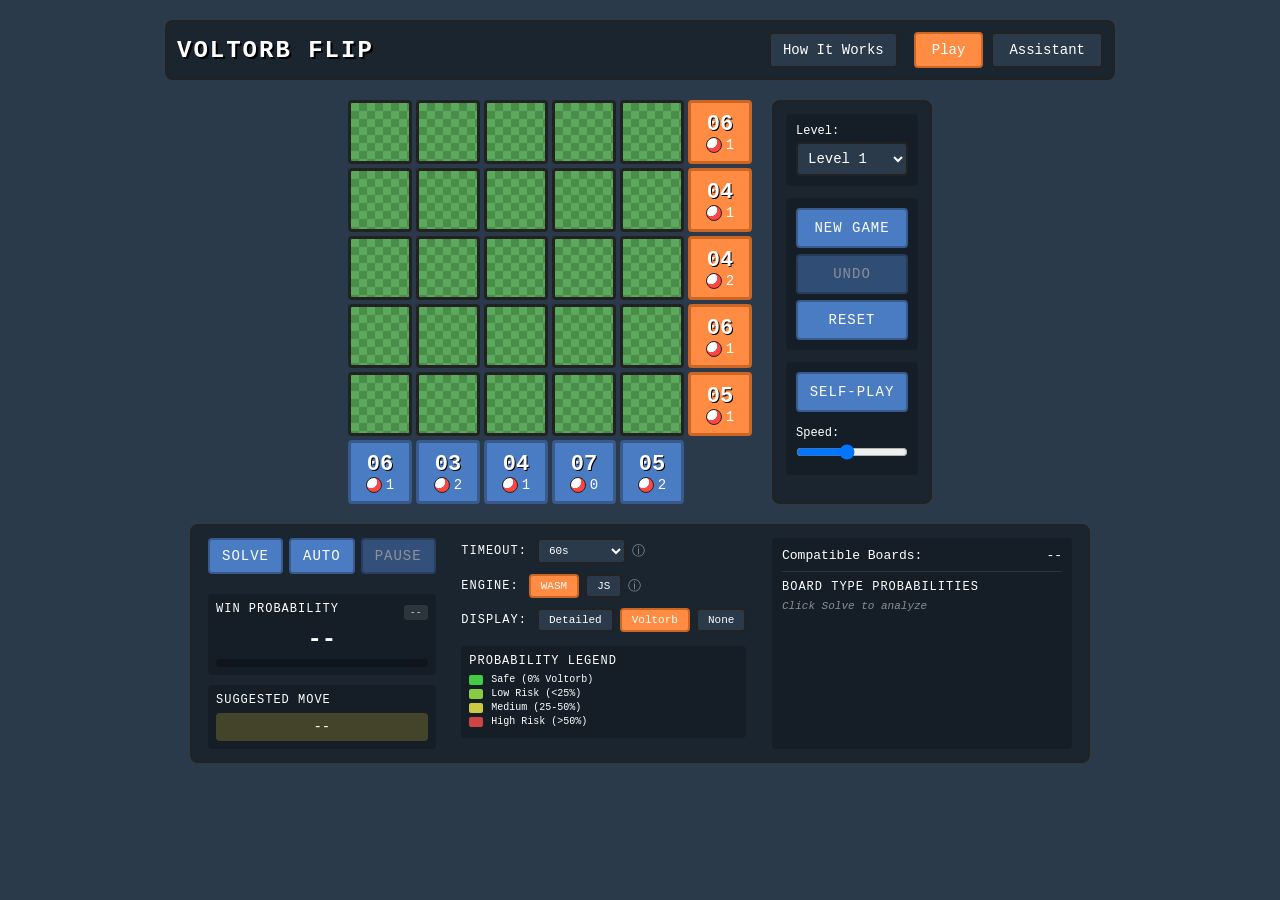
==== commit 4a142fc0: "GUI improvements: inline hints, Play default, algorithm docs - Default to Play mode instead of Assis" ====
--- a/docs/index.html
+++ b/docs/index.html
@@ -13,8 +13,8 @@
             <div class="header-right">
                 <a href="algorithm.html" class="header-link">How It Works</a>
                 <div class="mode-toggle">
-                    <button id="assistantModeBtn" class="mode-btn active">Assistant</button>
-                    <button id="playModeBtn" class="mode-btn">Play</button>
+                    <button id="playModeBtn" class="mode-btn active">Play</button>
+                    <button id="assistantModeBtn" class="mode-btn">Assistant</button>
                 </div>
             </div>
         </header>
--- a/docs/css/style.css
+++ b/docs/css/style.css
@@ -342,6 +342,52 @@
     border: 1px solid var(--border-color);
 }
 
+/* Inline hint inputs (assistant mode) */
+.hint-sum-input,
+.hint-voltorb-input {
+    width: 36px;
+    height: 24px;
+    font-size: 18px;
+    font-weight: bold;
+    text-align: center;
+    font-family: inherit;
+    background: rgba(0, 0, 0, 0.2);
+    color: var(--text-color);
+    border: 1px solid rgba(255, 255, 255, 0.3);
+    border-radius: 3px;
+    outline: none;
+    -moz-appearance: textfield;
+}
+
+.hint-sum-input::-webkit-inner-spin-button,
+.hint-sum-input::-webkit-outer-spin-button,
+.hint-voltorb-input::-webkit-inner-spin-button,
+.hint-voltorb-input::-webkit-outer-spin-button {
+    -webkit-appearance: none;
+    margin: 0;
+}
+
+.hint-sum-input:focus,
+.hint-voltorb-input:focus {
+    border-color: var(--text-color);
+    background: rgba(0, 0, 0, 0.4);
+}
+
+.hint-voltorb-input {
+    width: 28px;
+    height: 20px;
+    font-size: 14px;
+}
+
+/* Disable hover effects on editable hint panels */
+.hint-panel:has(.hint-sum-input) {
+    cursor: default;
+}
+
+.hint-panel:has(.hint-sum-input):hover {
+    transform: none;
+}
+
 /* Side Panel */
 .side-panel {
     width: 160px;
@@ -533,6 +579,10 @@
     font-size: 10px;
     padding: 2px 6px;
     border-radius: 3px;
+}
+
+.wasm-status:empty {
+    display: none;
 }
 
 .wasm-status.loading {
@@ -1041,6 +1091,18 @@
     .hint-sum {
         font-size: 18px;
     }
+
+    .hint-sum-input {
+        width: 30px;
+        height: 20px;
+        font-size: 15px;
+    }
+
+    .hint-voltorb-input {
+        width: 24px;
+        height: 18px;
+        font-size: 12px;
+    }
 }
 
 @media (max-width: 400px) {
@@ -1074,4 +1136,16 @@
         width: 12px;
         height: 12px;
     }
-}
+
+    .hint-sum-input {
+        width: 26px;
+        height: 18px;
+        font-size: 13px;
+    }
+
+    .hint-voltorb-input {
+        width: 22px;
+        height: 16px;
+        font-size: 11px;
+    }
+}
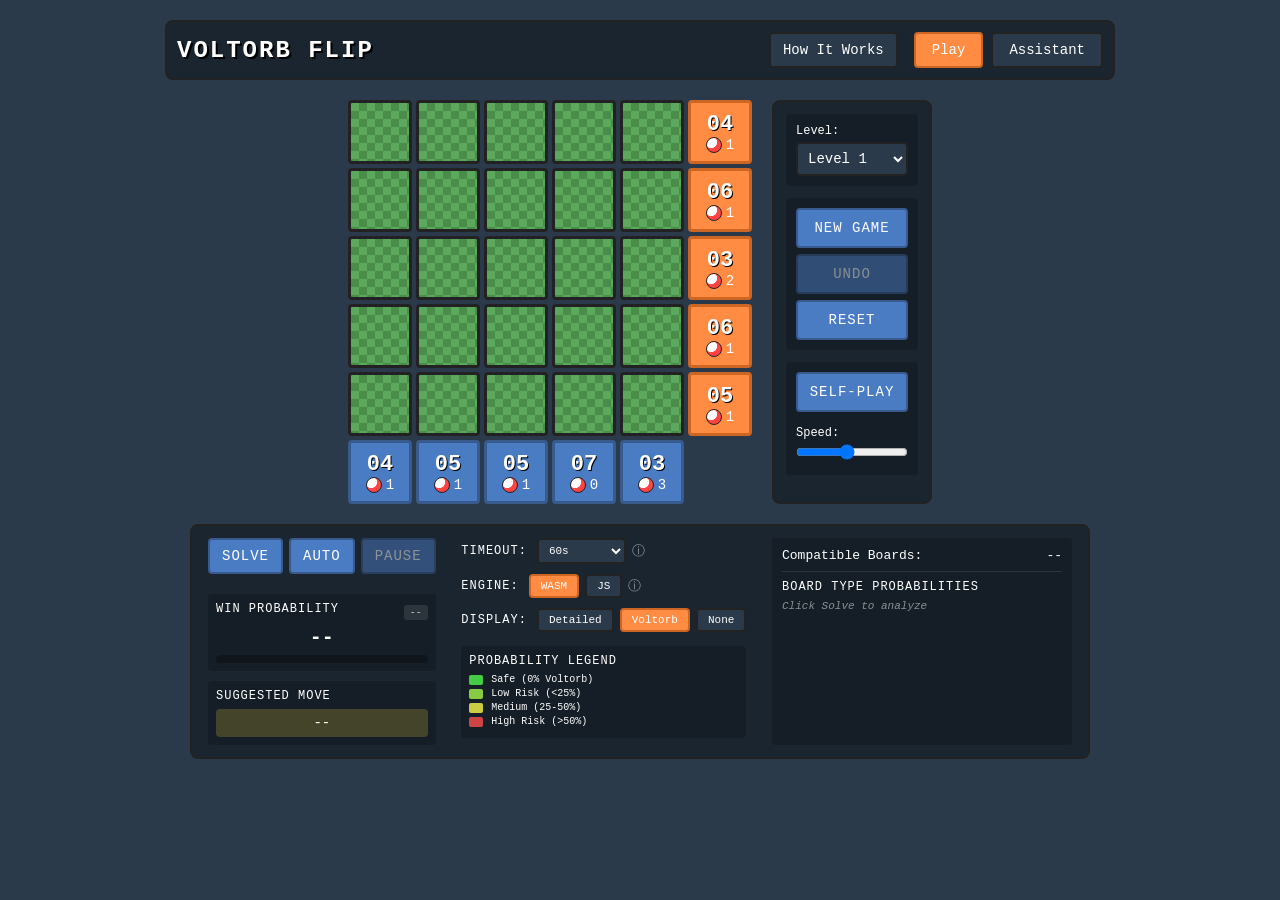
==== commit aa2d3ba5: "Add win probability upper bound and decimal display - Display win probability with one decimal place" ====
--- a/docs/index.html
+++ b/docs/index.html
@@ -90,6 +90,7 @@
                         </div>
                         <div class="win-prob-value" id="winProbValue">--</div>
                         <div class="win-prob-bar">
+                            <div class="win-prob-upper-fill" id="winProbUpperFill"></div>
                             <div class="win-prob-fill" id="winProbFill"></div>
                         </div>
                     </div>
--- a/docs/css/style.css
+++ b/docs/css/style.css
@@ -706,7 +706,7 @@
 }
 
 .win-prob-value {
-    font-size: 24px;
+    font-size: clamp(16px, 4vw, 20px);
     font-weight: bold;
     text-align: center;
     margin-bottom: 6px;
@@ -717,9 +717,24 @@
     background: rgba(0, 0, 0, 0.3);
     border-radius: 4px;
     overflow: hidden;
+    position: relative;
+}
+
+.win-prob-upper-fill {
+    position: absolute;
+    top: 0;
+    left: 0;
+    height: 100%;
+    background: linear-gradient(90deg, var(--high-risk-color), var(--medium-risk-color), var(--safe-color));
+    opacity: 0.3;
+    transition: width 0.3s;
+    width: 0%;
 }
 
 .win-prob-fill {
+    position: absolute;
+    top: 0;
+    left: 0;
     height: 100%;
     background: linear-gradient(90deg, var(--high-risk-color), var(--medium-risk-color), var(--safe-color));
     transition: width 0.3s;
